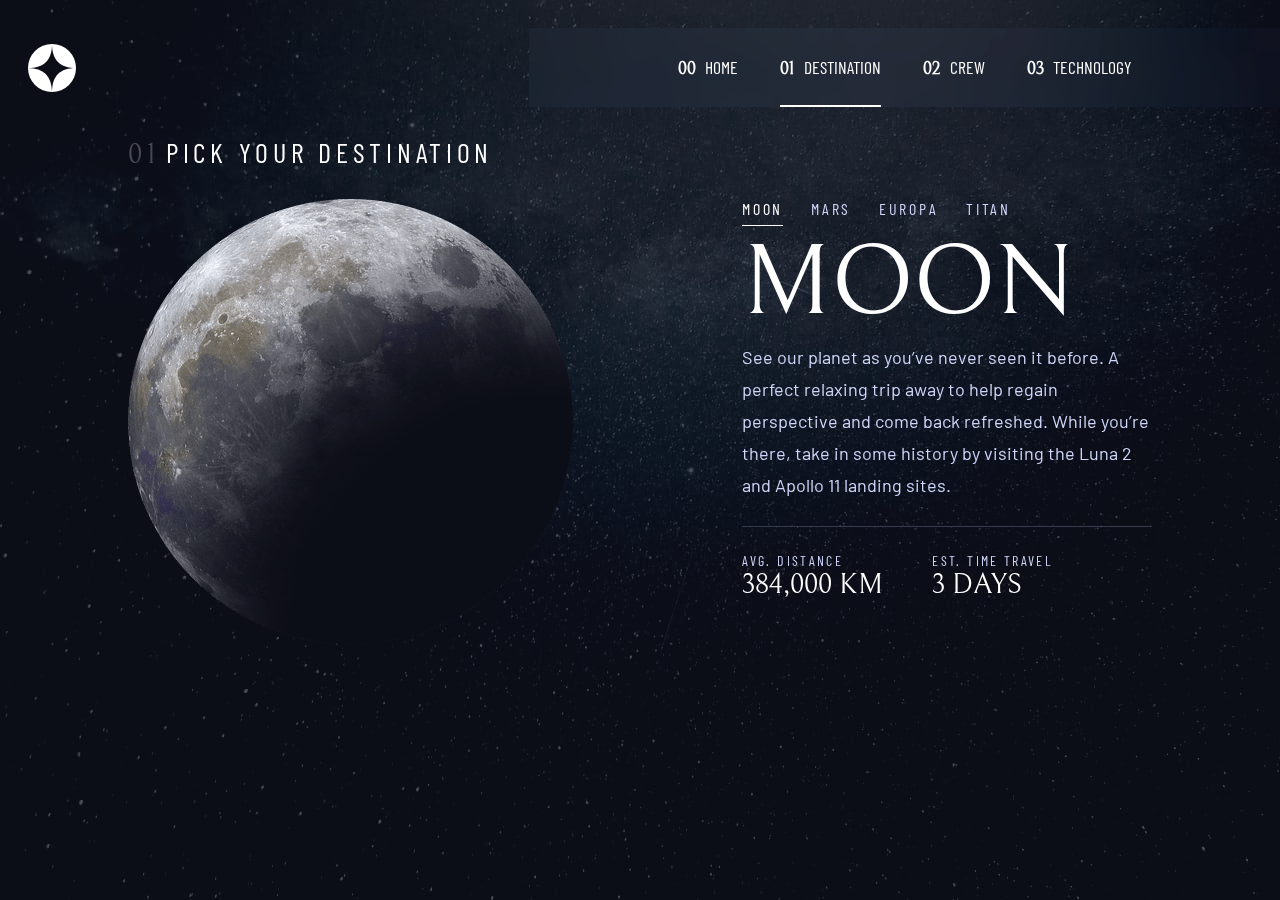
==== destination.html @ e5326a9c "V1" ====
<!DOCTYPE html>
<html lang="en">
<head>
    <meta charset="UTF-8">
    <meta http-equiv="X-UA-Compatible" content="IE=edge">
    <meta name="viewport" content="width=device-width, initial-scale=1.0">
    <link rel="stylesheet" href="style-destination.css">
    <link rel="preconnect" href="https://fonts.googleapis.com"><link rel="preconnect" href="https://fonts.gstatic.com" crossorigin><link href="https://fonts.googleapis.com/css2?family=Barlow&display=swap" rel="stylesheet">
    <link rel="preconnect" href="https://fonts.googleapis.com"><link rel="preconnect" href="https://fonts.gstatic.com" crossorigin><link href="https://fonts.googleapis.com/css2?family=Barlow+Condensed:wght@700&display=swap" rel="stylesheet">
    <link rel="preconnect" href="https://fonts.googleapis.com"><link rel="preconnect" href="https://fonts.gstatic.com" crossorigin><link href="https://fonts.googleapis.com/css2?family=Barlow+Condensed&family=Bellefair&display=swap" rel="stylesheet">
    <title>Document</title>
</head>
<header>
    <svg xmlns="http://www.w3.org/2000/svg" width="48" height="48"><g fill="none" fill-rule="evenodd"><circle cx="24" cy="24" r="24" fill="#FFF"/><path fill="#0B0D17" d="M24 0c0 16-8 24-24 24 15.718.114 23.718 8.114 24 24 0-16 8-24 24-24-16 0-24-8-24-24z"/></g></svg>
    <nav>
        <ul class="nav-list">
            <li class="nav-item"><a href="index.html"><span style="font-weight: 700;">00</span> Home</a></li>
            <li class="nav-item"><a class="current-page" href="destination.html"><span style="font-weight: 700;">01</span> Destination</a></li>
            <li class="nav-item"><a href="#"><span style="font-weight: 700;">02</span> Crew</a></li>
            <li class="nav-item"><a href="#"><span style="font-weight: 700;">03</span> Technology</a></li>
        </ul>
    </nav>
    <div class="mobile-nav-button">
        <button class="hamburger-button">
            <svg fill="white" class="hamburger" viewbox="0 0 100 100" width="35px">
                <rect class="line top"
                width="80" height="6"
                x="10" y="25" rx="2">
                </rect>
                <rect class="line middle"
                width="80" height="6"
                x="10" y="50" rx="2">
                </rect>
                <rect class="line bottom"
                width="80" height="6"
                x="10" y="75" rx="2">
                </rect>
            </svg>
        </button>
    </div>
</header>
<body>
    <div class="destination-wrapper">
        <h5 class="destination-pick-text"><span style="opacity:0.25;">01</span>Pick your destination</h5>
        <div class="destination-info">
            <div class="planets-photos">
                    <img class="moon-photo active" src="images/image-moon.png" alt="">
                    <img class="mars-photo inactive" src="images/image-mars.png" alt="">
                    <img class="europa-photo inactive" src="images/image-europa.png" alt="">
                    <img class="titan-photo inactive" src="images/image-titan.png" alt="">
                    <img class="transparent-photo" src="images/image-moon.png">
            </div>
            <div class="planet-right-side-info">
                <div class="planet-nav">
                    <ul class="planet-nav-list">
                        <li><button onclick="moonButton()" class="moon-button active">Moon</button></li>
                        <li><button onclick="marsButton()" class="mars-button inactive">Mars</button></li>
                        <li><button onclick="europaButton()" class="europa-button inactive">Europa</button></li>
                        <li><button onclick="titanButton()" class="titan-button inactive">Titan</button></li>
                    </ul>
                </div>
                <div class="planet-info">
                    <div class="moon planet active">
                        <h2>Moon</h2>
                        <p class="facts">See our planet as you’ve never seen it before. A perfect relaxing trip away to help 
                            regain perspective and come back refreshed. While you’re there, take in some history 
                            by visiting the Luna 2 and Apollo 11 landing sites.</p>
                        <div class="about">
                            <div class="distance">
                                <p class="p1">Avg. distance</p>
                                <p class="p2">384,000 km</p>
                            </div>
                            <div class="travel-time">
                                <p class="p1">Est. time travel</p>
                                <p class="p2">3 days</p>
                            </div>
                        </div>  
                    </div>
                    <div class="mars planet inactive">
                        <h2>Mars</h2>
                        <p class="facts">Don’t forget to pack your hiking boots. You’ll need them to tackle Olympus Mons, the tallest planetary mountain in our solar system. It’s two and a half times the size of Everest!</p>
                        <div class="about">
                            <div class="distance">
                                <p class="p1">Avg. distance</p>
                                <p class="p2">225 MIL. km</p>
                            </div>
                            <div class="travel-time">
                                <p class="p1">Est. time travel</p>
                                <p class="p2">9 months</p>
                            </div>
                        </div>  
                    </div>
                    <div class="europa planet inactive">
                        <h2>Europa</h2>
                        <p class="facts">The smallest of the four Galilean moons orbiting Jupiter, Europa is a winter lover’s dream. With an icy surface, it’s perfect for a bit of ice skating, curling, hockey, or simple relaxation in your snug wintery cabin.</p>
                        <div class="about">
                            <div class="distance">
                                <p class="p1">Avg. distance</p>
                                <p class="p2">628 MIL. km</p>
                            </div>
                            <div class="travel-time">
                                <p class="p1">Est. time travel</p>
                                <p class="p2">3 years</p>
                            </div>
                        </div>  
                    </div>
                    <div data-index="3" data-status="inactive" class="titan planet inactive">
                        <h2>Titan</h2>
                        <p class="facts">The only moon known to have a dense atmosphere other than Earth, Titan is a home away from home (just a few hundred degrees colder!). As a bonus, you get striking views of the Rings of Saturn.</p>
                        <div class="about">
                            <div class="distance">
                                <p class="p1">Avg. distance</p>
                                <p class="p2">1.6 BIL. km</p>
                            </div>
                            <div class="travel-time">
                                <p class="p1">Est. time travel</p>
                                <p class="p2">7 years</p>
                            </div>
                        </div>  
                    </div>
                </div>
            </div>
        </div>
    </div>
<script src="main.js"></script>
</body>
</html>
---- style-destination.css ----
@import url('https://fonts.googleapis.com/css2?family=Barlow+Condensed:wght@700&display=swap');
@import url('https://fonts.googleapis.com/css2?family=Barlow+Condensed&family=Bellefair&display=swap');
@import url('https://fonts.googleapis.com/css2?family=Barlow&display=swap');
:root{
    --dark-blue:#0B0D17;
    --bright-blue:#D0D6F9;
    --white:#FFFFFF;
}
    /* Text of font family */
/* font-family: 'Barlow Condensed', sans-serif;
font-family: 'Bellefair', serif; */


html{
    /* transition:all 400ms; */
    font-size:14px;
}
body{
    overflow-x:hidden;
    background-image:url("images/background-destination-desktop.jpg");
}
* {
    font-family: 'Bellefair', serif;
    margin:0;
    padding: 0;
    box-sizing: border-box;
}
    /* Tipograhy */


.left-side-text h5{
    font-size: clamp(16px, 2.5vw , 28px);
    font-family: 'Barlow Condensed', sans-serif;
    font-weight: 400;
    text-transform: uppercase;
    letter-spacing: 4.72px;
}
.left-side-text h1{
    font-size:clamp(100px, 0.1vw, 150px);
    font-weight: 400;
    text-transform: uppercase;
}
.left-side-text p{
    font-size:clamp(15px, 2.5vw, 18px);
    font-family: 'Barlow', sans-serif;
    font-weight: 400;
}
    /* Nav Bar Code */


header{
    /* border:2px solid magenta; */
    display: flex;
    position: relative;
    padding-block:2rem;
    padding-left:2rem;
    background-color: transparent;
    justify-content: space-between;
}
header svg{
    display: block;
    /* border:2px solid magenta; */
    align-self: center;
}
nav{
    /* border:2px solid magenta; */
    width: 60%;
    z-index:3;
}
.nav-list{
    z-index:99;
    height: 100%;
    backdrop-filter: blur(1rem) brightness(1.2);
    /* border:2px solid magenta; */
    list-style-type: none;
    display: flex;
    justify-content: center;
    gap:3rem;
    padding-block:2rem;
}
span{
    margin-right:0.4rem;
}

.nav-list a{
    font-family: 'Barlow Condensed', sans-serif;
    font-size:1.25rem;
    text-transform: uppercase;
    color:var(--white);
    text-decoration: none;
}


    /* Dropdown menu button */


.mobile-nav-button{
    z-index:3;
    display: none;
}
.hamburger-button{
    /* z-index: 100; */
    background-color: transparent;
    border:none;
    appearance: none;
    cursor:pointer;
    margin-right: 1.5rem;
}

     /* hamburger menu animation */

.hamburger-button.is-active .line{
    transition: y 300ms ease-in,
        opacity 300ms ease-in 200ms,
        rotate 300ms ease-in 300ms;
    transform-origin: center;
}
.hamburger-button .line{
    transition: rotate 300ms ease-in,
        opacity 300ms ease-in 200ms,
        y 300ms ease-in 300ms;
    transform-origin: center;
}
.hamburger-button.is-active :is(.top, .bottom){
    y:50;
}
.hamburger-button.is-active .middle{
    opacity: 0;
}
.hamburger-button.is-active .top{
    rotate:45deg;
}
.hamburger-button.is-active .bottom{
    rotate:-45deg;
}


    /* First page text */


.wrapper{
    /* border:2px solid magenta; */
    width: 80%;
    margin-inline:auto;
    margin-top:7rem;
    display: flex;
    justify-content: space-between;
    align-items: flex-end;
}
.left-side-text{
    width: 50%;
    max-width: 450px;
    /* border:2px solid magenta; */
    color:var(--white);
}
.right-side-button{
    width: 30%;
    /* border:2px solid magenta; */
}
.call-to-action-button{
    background-color: #979797;
    width: 200px;
    height:200px;
    border:none;
    padding:5rem;
    cursor: pointer;
    border-radius:50%;
    padding:auto;
}
.call-to-action-button a{
    text-decoration: none;
    color:var(--dark-blue);
    font-family: 'Bellefair', serif;
    font-size:32px;
    
}

    /* Round circle button */

.button-wrapper{
    /* border:2px solid magenta; */
    width: 50%;
}    
.round-button {
    /* border:2px solid magenta; */
    border:NONE;
    width: 50%;
    padding-block: 20%;
    border-radius: 50%;
    margin-inline:25%;
    cursor:pointer;
    transition:300ms;
}
.round-button-link{
    font-family: 'Bellefair', serif;
    letter-spacing: 2px;
    text-decoration: none;
    text-transform: uppercase;
    color:#0B0D17;
    font-size:32px;
}
.round-button:hover{
    box-shadow: 0 0 0 60px rgb(255, 255, 255, 0.2);
    transition:400ms;
}
/* .round-button:hover .round-button-link{
    margin-right:2rem;
}
.round-button:hover .round-button-link{
    margin-left:2rem;
}
.round-button:hover .round-button-link{
    transition:margin-right 200ms ease-in,
        margin-left 200ms ease-in 200ms;
}
.round-button .round-button-link{
    transition:margin-left 200ms ease-in,
        margin-right 200ms ease-in 200ms;
} */
    /* Phone version */

@media (max-width:805px){
    body{
        background-image: url("images/background-home-mobile.jpg");
        background-repeat: no-repeat;
        background-size: cover;
    }
    .nav-list{
        /* border: 2px solid magenta; */
        padding:9rem 2rem;
        justify-content:flex-start;
        height:100vh;
        top:0;
        right:-100%;
        width: 40%;
        position:fixed;
        flex-direction: column;
        transition: 300ms ease-in;
    }
    .nav-list.is-active{
        right:0;
    }
    .nav-list a{
        /* border:2px solid magenta; */
    }
    .mobile-nav-button{
        display: flex;
        z-index: 3;
    }
    .wrapper{
        flex-direction: column;
        margin-top:0;
        gap:5rem;
    }
    .left-side-text{
        width: 100%;
        min-width: 100%;
        margin-inline: auto;
        text-align: center;
    }
    .button-wrapper{
        width: 100%;
    } 
}


    /* link hover state */


.nav-list .current-page{
    padding-bottom: 1.9rem;
    border-bottom: 2px solid var(--white);
}
.nav-list .nav-item:hover a{
    padding-bottom: 1.9rem;
    border-bottom: 2px solid rgba(255, 255, 255, 0.50);
    transition:100ms;
}
.nav-list .nav-item:hover .current-page{
    padding-bottom: 1.9rem;
    border-bottom: 2px solid var(--white);
}



        /* destination page typography */



.destination-wrapper .destination-pick-text{
    text-transform: uppercase;
    font-family: 'Barlow Condensed', sans-serif;
    font-size: 28px;
    font-weight: 400;
    letter-spacing: 4.72px;
}
.planet-selector-list a{
    font-family: 'Barlow Condensed', sans-serif;
    font-size: 16px;
    text-transform:uppercase;
}
.planet h2{
    font-family: 'Bellefair', serif;
    font-size:100px;
    font-weight: 400;
    text-transform: uppercase;
}
.moon .facts{
    font-family: 'Barlow', sans-serif;
    font-size:18px;
    font-weight: 400;
    color:#D0D6F9;
}
.about .p1{
    font-size:14px;
    letter-spacing: 2.36px;
    text-transform: uppercase;
    font-family: 'Barlow Condensed', sans-serif;
    color:#D0D6F9;
}
.about .p2{
    font-size:28px;
    font-family: 'Bellefair', sans-serif;
    text-transform: uppercase;
}
.facts{
    color:#D0D6F9;
    line-height: 32px;
    font-size:18px;
    font-family: 'Barlow' , sans-serif;
    border-bottom: 1px solid #383B4B;
    padding-bottom: 1.8rem;
}
.about{
    padding-top: 1.8rem;
}

        /* destination page */

.moon{
    /* border:2px solid magenta; */
}
.mars{
    /* border:2px solid magenta; */
}
.planet{
    position: absolute;
}
.planet-info{
    position: relative;
}

    /* text selector code */

.moon.active{
    scale:1;
    transition:530ms ease-in-out;
}
.moon.inactive{
    scale:0;
    margin-top: 10rem;
    margin-left:15rem;
    transition: 530ms ease-in-out;
}
.mars.active{
    scale:1;
    transition: 530ms ease-in-out;
}
.mars.inactive{
    scale:0;
    margin-top: 10rem;
    margin-left:15rem;
    transition: 530ms ease-in-out;
}
.europa.active{
    scale:1;
    transition: 530ms ease-in-out;
}
.europa.inactive{
    scale:0;
    margin-top: 10rem;
    margin-left:15rem;
    transition: 530ms ease-in-out;
}
.titan.active{
    scale:1;
    transition: 530ms ease-in-out;
}
.titan.inactive{
    scale:0;
    margin-top: 10rem;
    margin-left:15rem;
    transition: 530ms ease-in-out;
}

    /* photo selector code */


.moon-photo.active{
    scale:1;
    transition: 530ms ease-in-out;
}
.moon-photo.inactive{
    scale:0;
    transition: all 530ms ease-in-out;
}
.mars-photo.active{
    scale:1;
    transition: 530ms ease-in-out;
}
.mars-photo.inactive{
    scale:0;
    transition: 530ms ease-in-out;
}
.europa-photo.active{
    scale:1;
    transition: 530ms ease-in-out;
}
.europa-photo.inactive{
    scale:0;
    transition: 530ms ease-in-out;
}
.titan-photo.active{
    scale:1;
    transition: 530ms ease-in-out;
}
.titan-photo.inactive{
    scale:0;
    transition: 530ms ease-in-out;
}




.destination-wrapper{
    /* border:2px solid magenta; */
    display: flex;
    flex-direction: column;
    gap:2rem;
    width: 80%;
    margin-inline:auto;
    color:white;
}
.planets-photos{
    /* border:2px solid magenta; */
    width: 60%;
    position: relative;
}
.moon-photo,
.mars-photo,
.europa-photo,
.titan-photo{
    /* border:2px solid magenta; */
    position: absolute;
    z-index: 0;
}
.planet-right-side-info{
    width: 40%;
    /* border:2px solid magenta; */
}
.destination-info{
    /* border:2px solid magenta; */
    display: flex;
}
.planet-nav{
    /* border:2px solid magenta; */
}
.planet-nav-list{
    display: flex;
    gap:2rem;
    list-style-type: none;
}
.planet-nav-list button {
    border:none;
    font-family: 'Barlow Condensed' , sans-serif;
    font-size:16px;
    font-weight: 400;
    letter-spacing: 2.7px;
    background-color: transparent;
    color:#D0D6F9;
    text-transform: uppercase;
    cursor: pointer;
    text-transform: uppercase;
}
.planet-nav-list button:hover{
    border-bottom: 1px solid rgba(255, 255, 255, 0.5);
    padding-bottom: 0.5rem;
    transition:300ms ease-in-out;
}
.planet-nav-list button.active:hover{
    padding-bottom:0.5rem;
    border-bottom: 1px solid white;
}
.moon-button{
    padding-bottom: 0rem;
    border-bottom: 0px;
    transition: padding 150ms ease-in
        border 150ms ease-in 150ms;
}
.moon-button.active{
    padding-bottom:0.5rem;
    border-bottom: 1px solid white;
    color:white;
    transition: 300ms ease-in-out;
}
.mars-button.active{
    transition: 300ms ease-in-out;
    padding-bottom:0.5rem;
    border-bottom: 1px solid white;
    color:white;
}
.europa-button.active{
    transition: 300ms ease-in-out;
    padding-bottom:0.5rem;
    border-bottom: 1px solid white;
    color:white;
}
.titan-button.active{
    transition: 300ms ease-in-out;
    padding-bottom:0.5rem;
    border-bottom: 1px solid white;
    color:white;
}
.about{
    display: flex;
    /* justify-content: space-evenly; */
    gap:3.5rem;
}
.transparent-photo{
    position:relative;
    display: none;
}
@media (max-width:805px) {
    .nav-list .current-page{
        padding-bottom: 0.75rem;
        border-bottom: 1.5px solid var(--white);
    }
    .nav-list .nav-item:hover a{
        padding-bottom: 0.75rem;
        border-bottom: 1.5px solid rgba(255, 255, 255, 0.50);
        transition:100ms;
    }
    .nav-list .nav-item:hover .current-page{
        padding-bottom: 0.75rem;
        border-bottom: 1.5px solid var(--white);
    }
    body{
        background-image: url('images/background-destination-mobile.jpg');
    }
    .transparent-photo{
        display: flex;
        /* border:2px solid magenta; */
        width: 100%;
        opacity: 0;
    }
    .destination-wrapper{
        width: 80%;
    }
    .destination-pick-text{
        /* border:2px solid magenta; */
        text-align: center;
        width: 100%;
    }
    .planets-photos{
        width: 100%;
        align-items: center;
        /* border:2px solid magenta; */
    }
    .planets-container{
        /* border:2px solid magenta; */
        position: relative;
    }
    .moon-photo,
    .mars-photo,
    .europa-photo,
    .titan-photo{
        width: 100%;
        /* margin-top:-25rem; */
        /* border:2px solid magenta; */
    }
    .destination-info{
        width: 100%;
        /* gap:5rem; */
        flex-direction: column;
    }
    .planet-right-side-info{
        width: 100%;
        text-align: center;
    }
    .about{
        justify-content: center;
    }
    .planet-nav{
        margin-top:1rem;
    }
    .planet-nav-list{
        justify-content: center;
    }
}
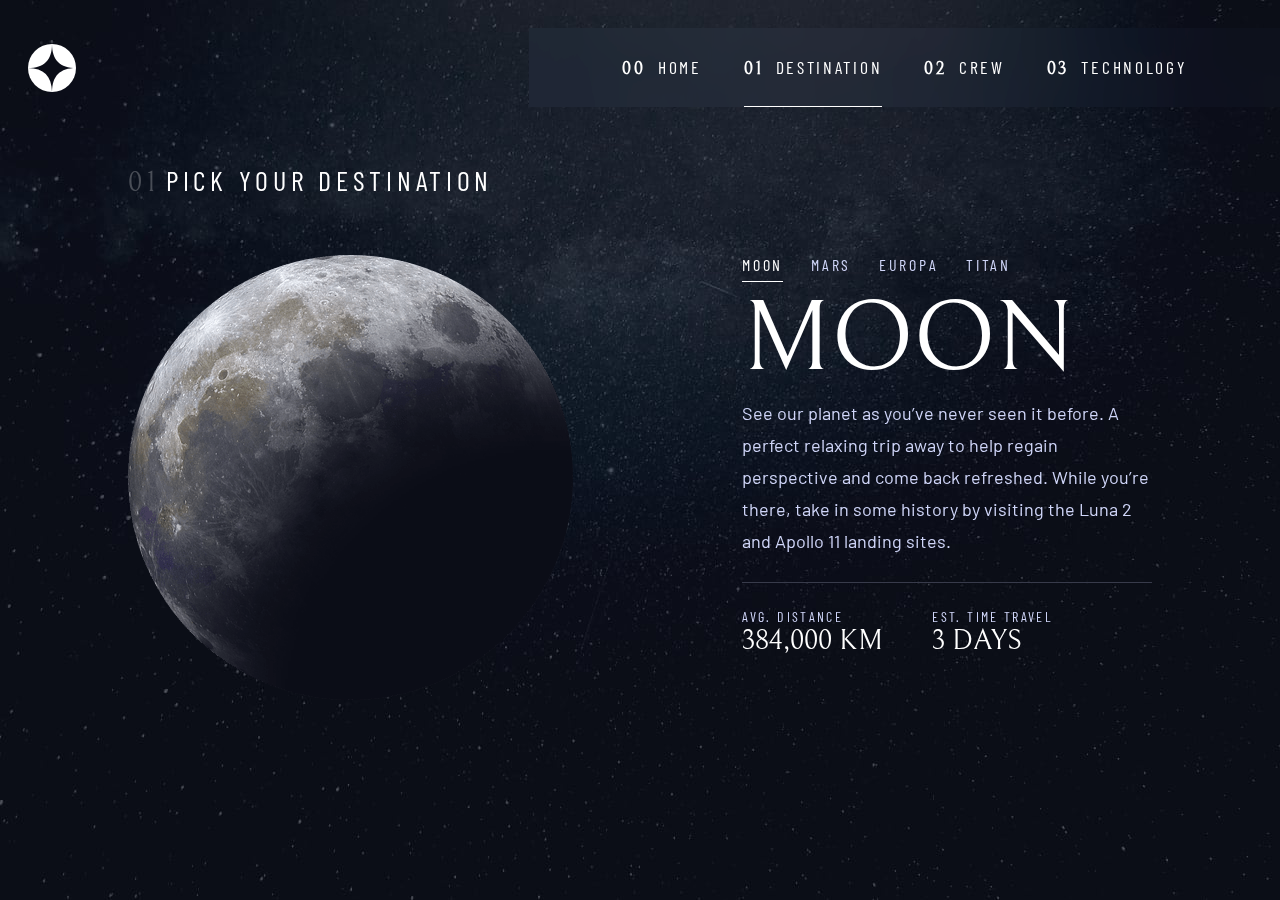
==== commit 8781259d: "v7" ====
--- a/destination.html
+++ b/destination.html
@@ -16,7 +16,7 @@
         <ul class="nav-list">
             <li class="nav-item"><a href="index.html"><span style="font-weight: 700;">00</span> Home</a></li>
             <li class="nav-item"><a class="current-page" href="destination.html"><span style="font-weight: 700;">01</span> Destination</a></li>
-            <li class="nav-item"><a href="#"><span style="font-weight: 700;">02</span> Crew</a></li>
+            <li class="nav-item"><a href="crew.html "><span style="font-weight: 700;">02</span> Crew</a></li>
             <li class="nav-item"><a href="#"><span style="font-weight: 700;">03</span> Technology</a></li>
         </ul>
     </nav>
--- a/style-destination.css
+++ b/style-destination.css
@@ -17,7 +17,11 @@
 }
 body{
     overflow-x:hidden;
-    background-image:url("images/background-destination-desktop.jpg");
+    background: url('images/background-destination-desktop.jpg') no-repeat center center fixed;
+    -webkit-background-size: cover;
+    -moz-background-size: cover;
+    -o-background-size: cover;
+    background-size: cover;
 }
 * {
     font-family: 'Bellefair', serif;
@@ -71,6 +75,7 @@
     z-index:99;
     height: 100%;
     backdrop-filter: blur(1rem) brightness(1.2);
+    -webkit-backdrop-filter: blur(1rem) brightness(1.2);
     /* border:2px solid magenta; */
     list-style-type: none;
     display: flex;
@@ -203,26 +208,15 @@
     box-shadow: 0 0 0 60px rgb(255, 255, 255, 0.2);
     transition:400ms;
 }
-/* .round-button:hover .round-button-link{
-    margin-right:2rem;
-}
-.round-button:hover .round-button-link{
-    margin-left:2rem;
-}
-.round-button:hover .round-button-link{
-    transition:margin-right 200ms ease-in,
-        margin-left 200ms ease-in 200ms;
-}
-.round-button .round-button-link{
-    transition:margin-left 200ms ease-in,
-        margin-right 200ms ease-in 200ms;
-} */
+
     /* Phone version */
 
 @media (max-width:805px){
     body{
-        background-image: url("images/background-home-mobile.jpg");
-        background-repeat: no-repeat;
+        background: url("images/background-home-mobile.jpg") no-repeat center center fixed;
+        -webkit-background-size: cover;
+        -moz-background-size: cover;
+        -o-background-size: cover;
         background-size: cover;
     }
     .nav-list{
@@ -232,16 +226,13 @@
         height:100vh;
         top:0;
         right:-100%;
-        width: 40%;
+        width: 55%;
         position:fixed;
         flex-direction: column;
         transition: 300ms ease-in;
     }
     .nav-list.is-active{
         right:0;
-    }
-    .nav-list a{
-        /* border:2px solid magenta; */
     }
     .mobile-nav-button{
         display: flex;
@@ -267,18 +258,21 @@
     /* link hover state */
 
 
+.nav-item a{
+    letter-spacing: 2.7px;
+}
 .nav-list .current-page{
-    padding-bottom: 1.9rem;
-    border-bottom: 2px solid var(--white);
+    padding-bottom: 2rem;
+    border-bottom: 1.5px solid var(--white);
 }
 .nav-list .nav-item:hover a{
-    padding-bottom: 1.9rem;
-    border-bottom: 2px solid rgba(255, 255, 255, 0.50);
+    padding-bottom: 2rem;
+    border-bottom: 1.5px solid rgba(255, 255, 255, 0.50);
     transition:100ms;
 }
 .nav-list .nav-item:hover .current-page{
-    padding-bottom: 1.9rem;
-    border-bottom: 2px solid var(--white);
+    padding-bottom: 2rem;
+    border-bottom: 1.5px solid var(--white);
 }
 
 
@@ -305,12 +299,12 @@
     font-weight: 400;
     text-transform: uppercase;
 }
-.moon .facts{
+/* .moon .facts{
     font-family: 'Barlow', sans-serif;
     font-size:18px;
     font-weight: 400;
     color:#D0D6F9;
-}
+} */
 .about .p1{
     font-size:14px;
     letter-spacing: 2.36px;
@@ -337,12 +331,7 @@
 
         /* destination page */
 
-.moon{
-    /* border:2px solid magenta; */
-}
-.mars{
-    /* border:2px solid magenta; */
-}
+
 .planet{
     position: absolute;
 }
@@ -435,6 +424,7 @@
 .destination-wrapper{
     /* border:2px solid magenta; */
     display: flex;
+    margin-top:2rem;
     flex-direction: column;
     gap:2rem;
     width: 80%;
@@ -460,10 +450,8 @@
 }
 .destination-info{
     /* border:2px solid magenta; */
+    margin-top:2rem;
     display: flex;
-}
-.planet-nav{
-    /* border:2px solid magenta; */
 }
 .planet-nav-list{
     display: flex;
@@ -533,19 +521,23 @@
 @media (max-width:805px) {
     .nav-list .current-page{
         padding-bottom: 0.75rem;
-        border-bottom: 1.5px solid var(--white);
+        border-bottom: 1px solid var(--white);
     }
     .nav-list .nav-item:hover a{
         padding-bottom: 0.75rem;
-        border-bottom: 1.5px solid rgba(255, 255, 255, 0.50);
+        border-bottom: 1px solid rgba(255, 255, 255, 0.50);
         transition:100ms;
     }
     .nav-list .nav-item:hover .current-page{
         padding-bottom: 0.75rem;
-        border-bottom: 1.5px solid var(--white);
+        border-bottom: 1px solid var(--white);
     }
     body{
-        background-image: url('images/background-destination-mobile.jpg');
+        background: url('images/background-destination-mobile.jpg') no-repeat center center fixed;
+        -webkit-background-size: cover;
+        -moz-background-size: cover;
+        -o-background-size: cover;
+        background-size: cover;
     }
     .transparent-photo{
         display: flex;
@@ -588,12 +580,24 @@
         text-align: center;
     }
     .about{
+        flex-direction: column;
         justify-content: center;
+        margin-bottom: 3rem;
     }
     .planet-nav{
-        margin-top:1rem;
+        margin-top:3rem;
+        margin-bottom: 2rem;
     }
     .planet-nav-list{
         justify-content: center;
     }
+    .destination-pick-text{
+        font-size:16px;
+    }
+    .planet h2{
+        font-size:56px;
+    }
+    .facts{
+        font-size:16px;
+    }
 }